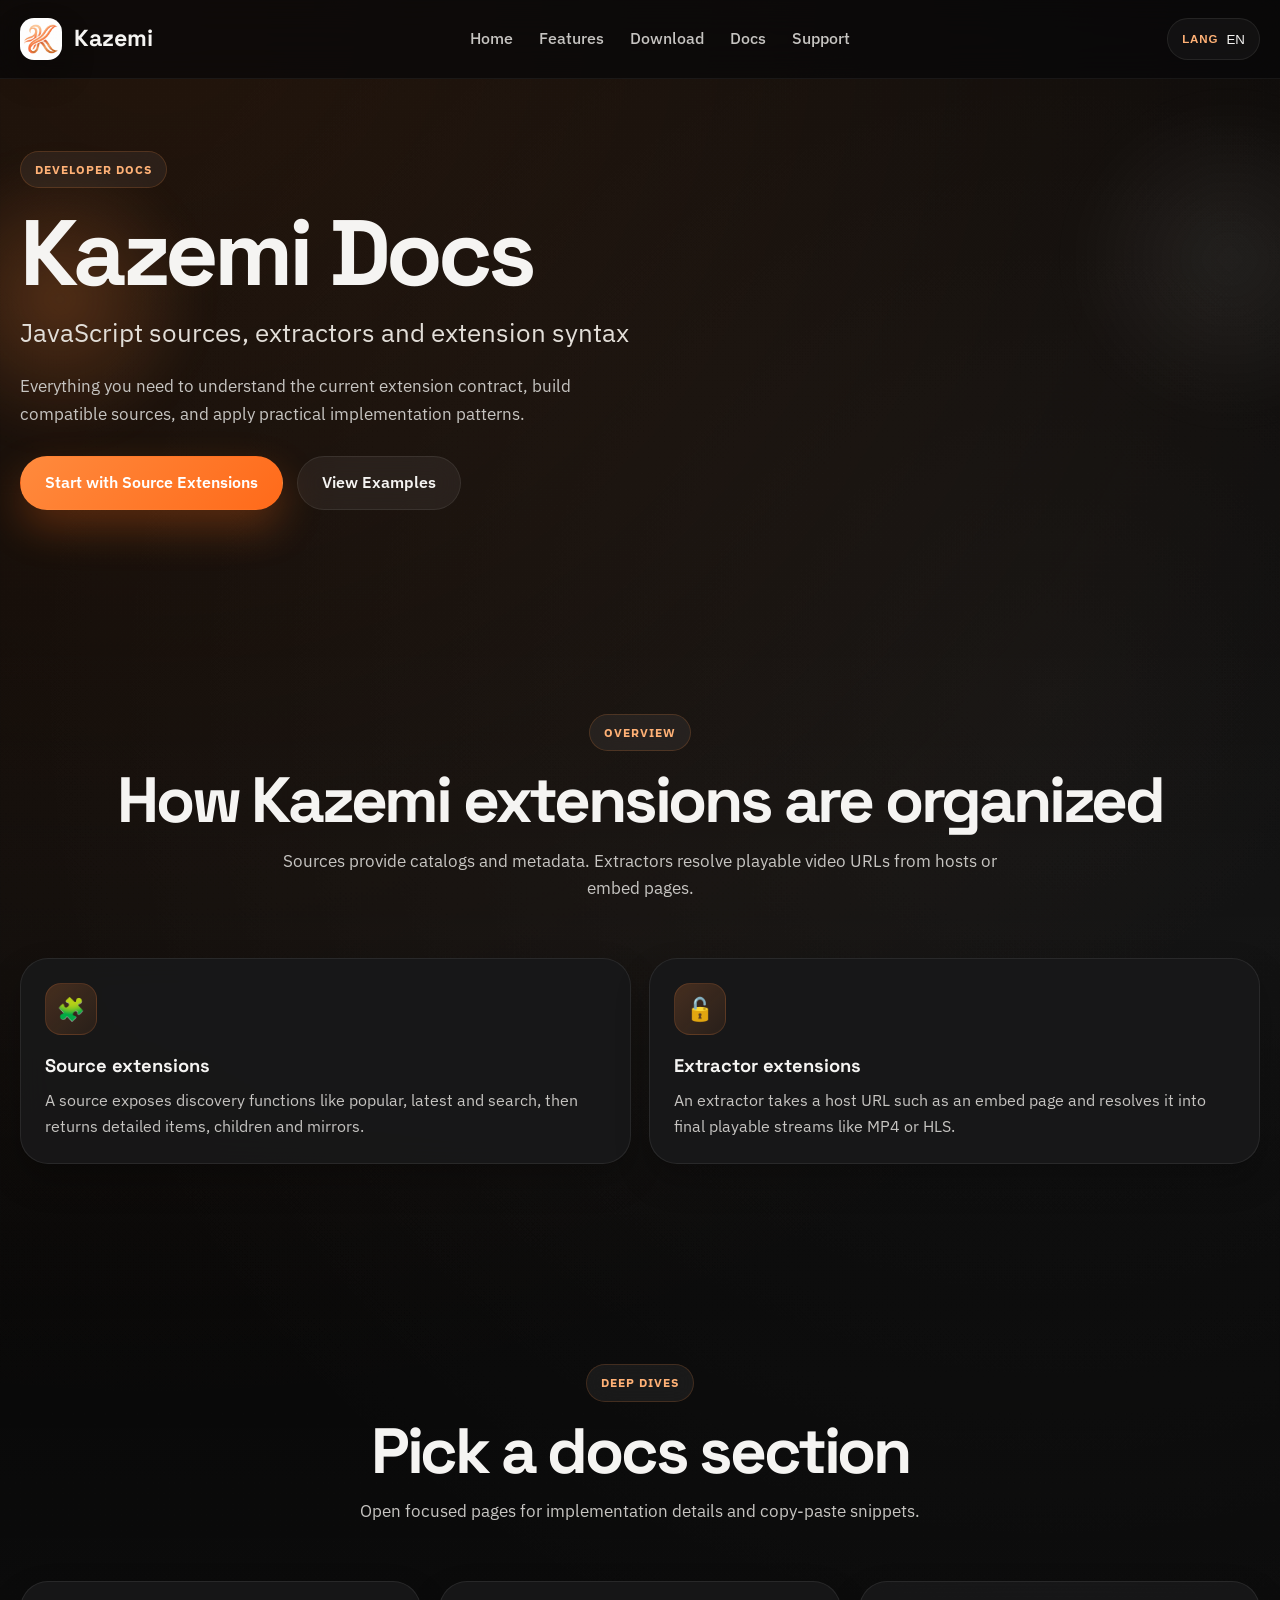
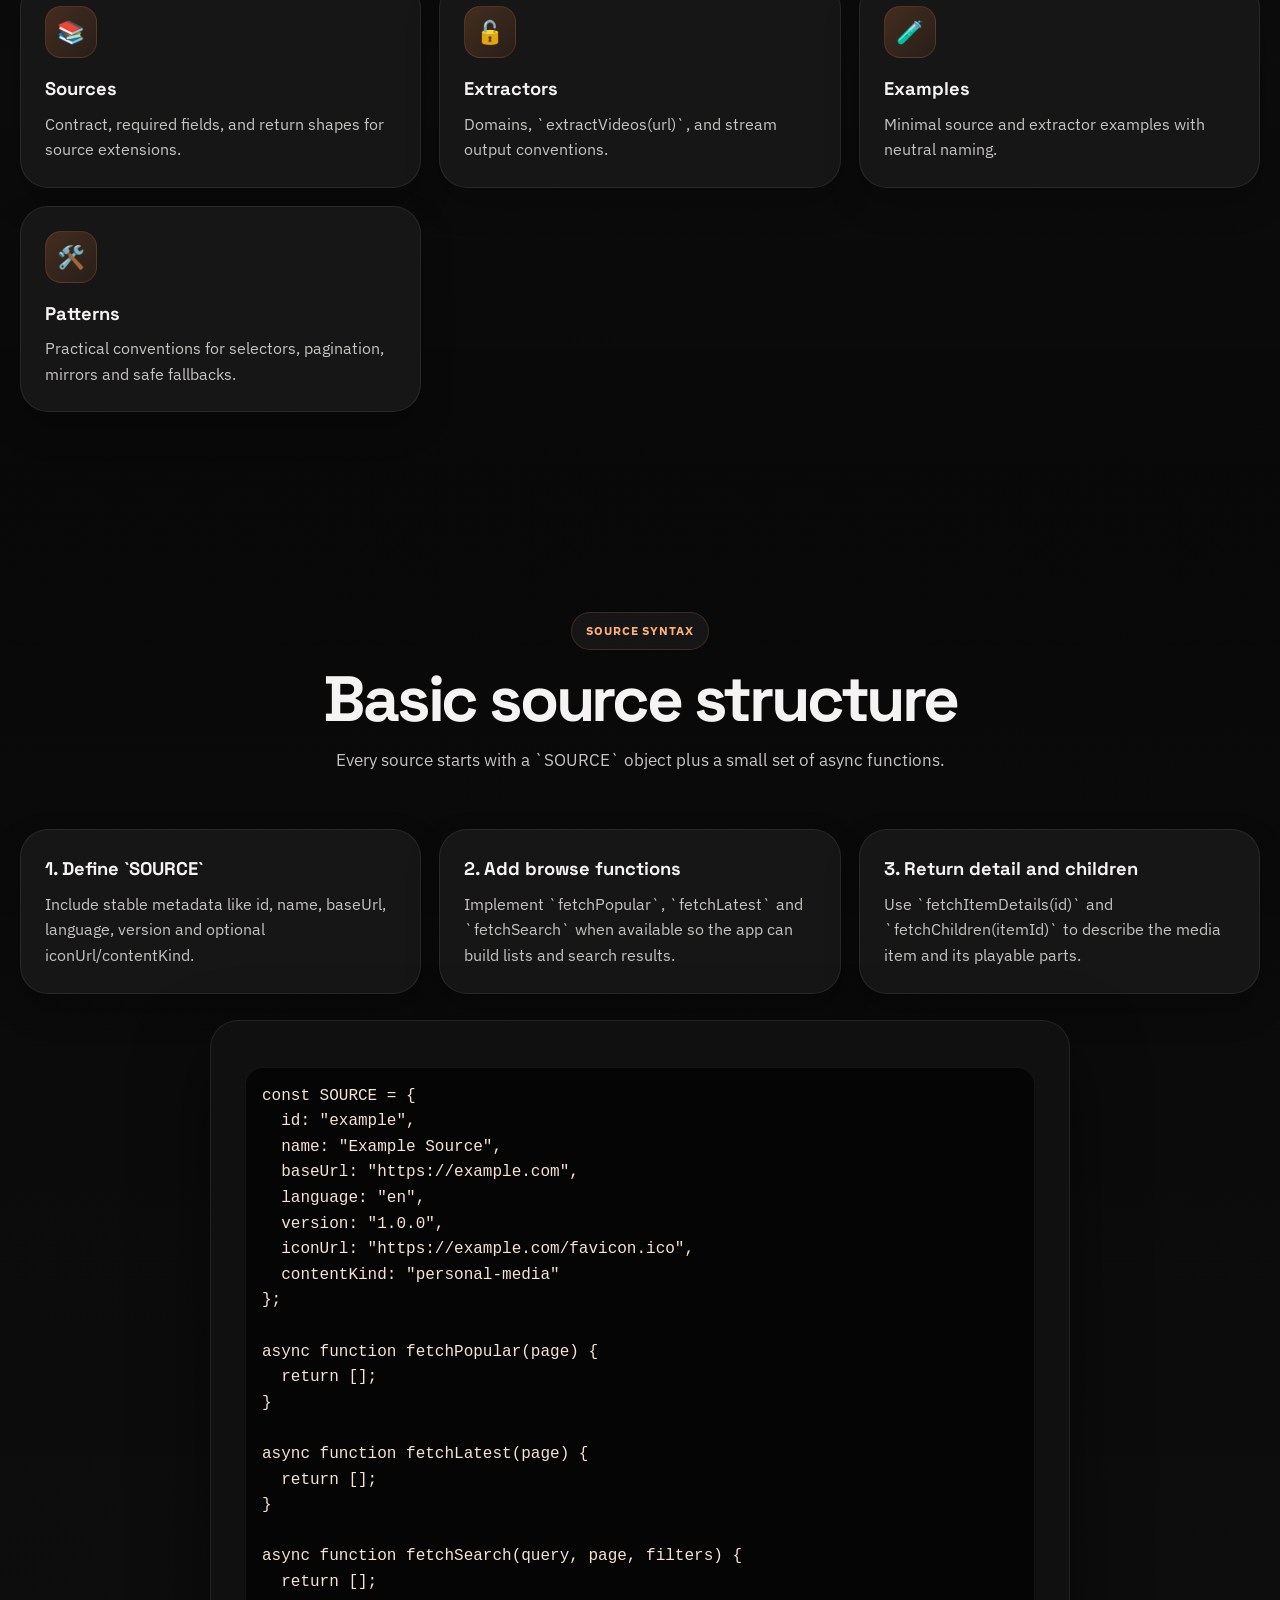
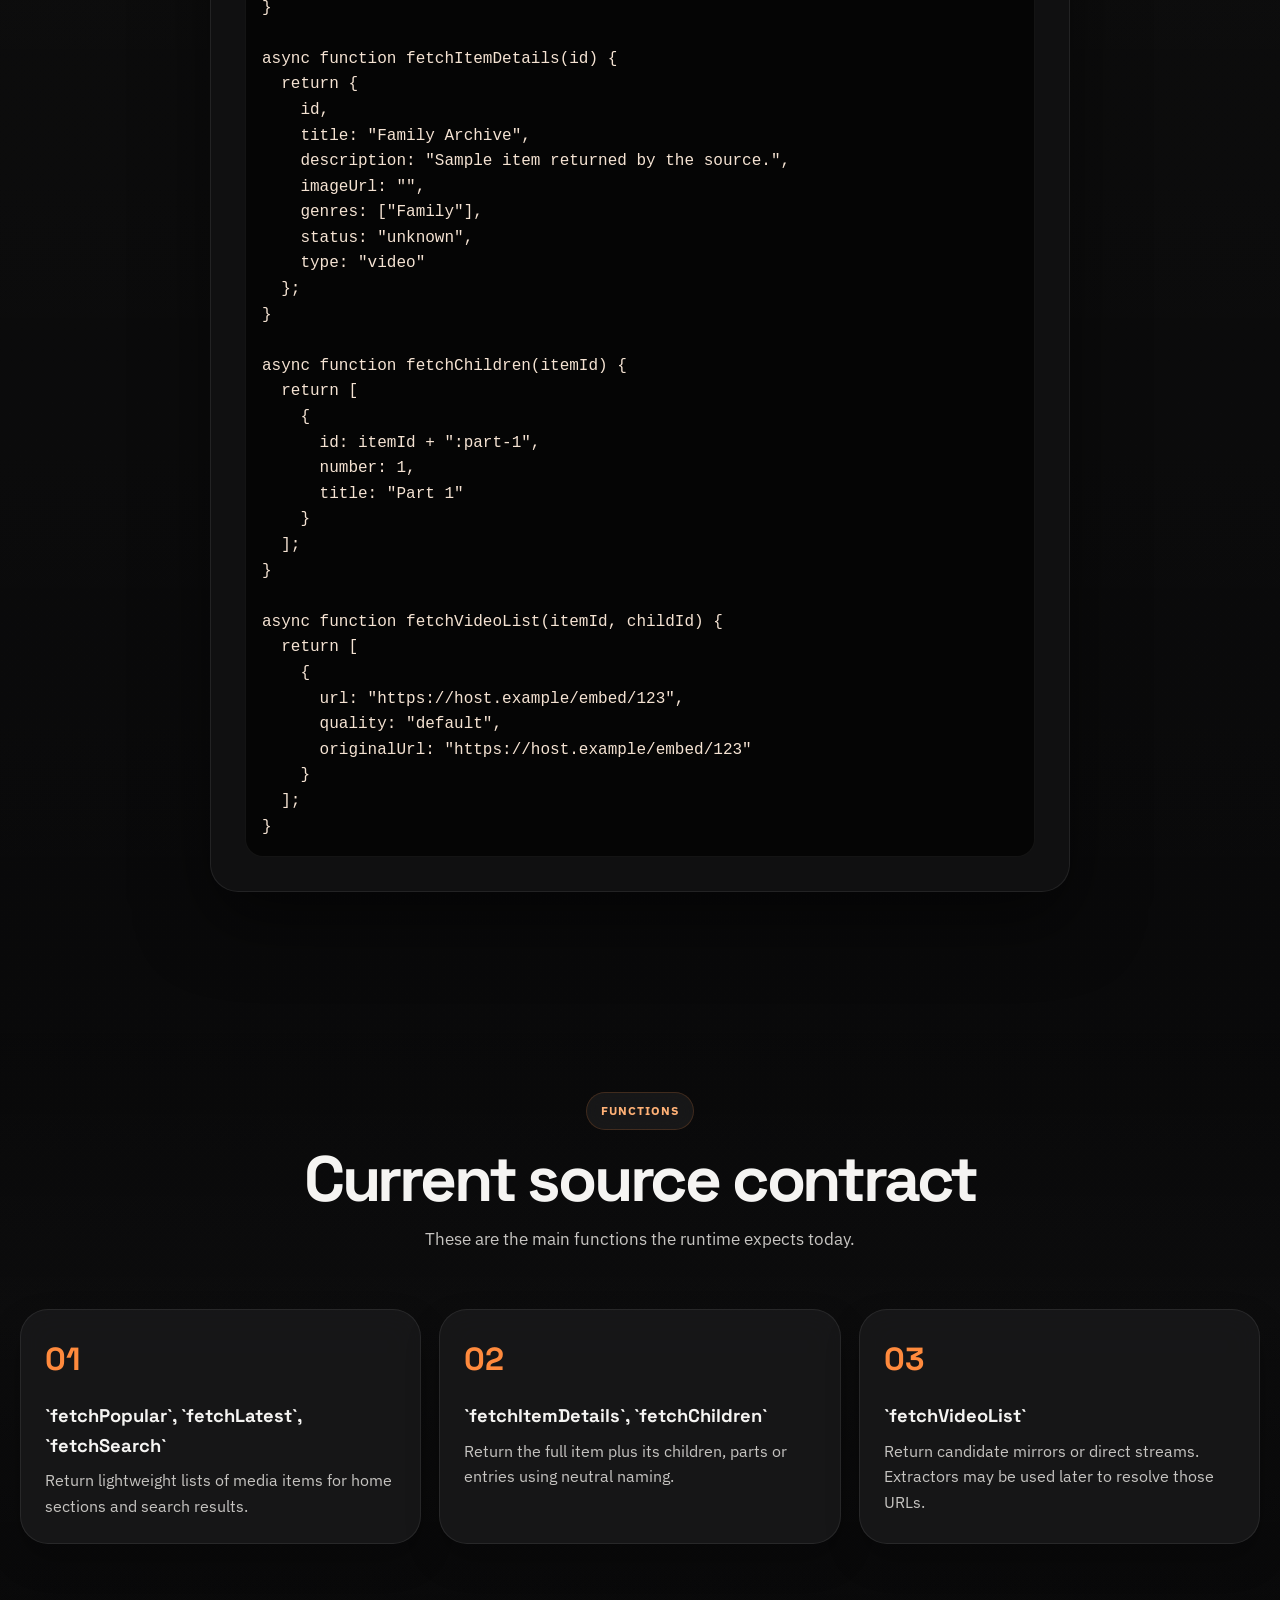
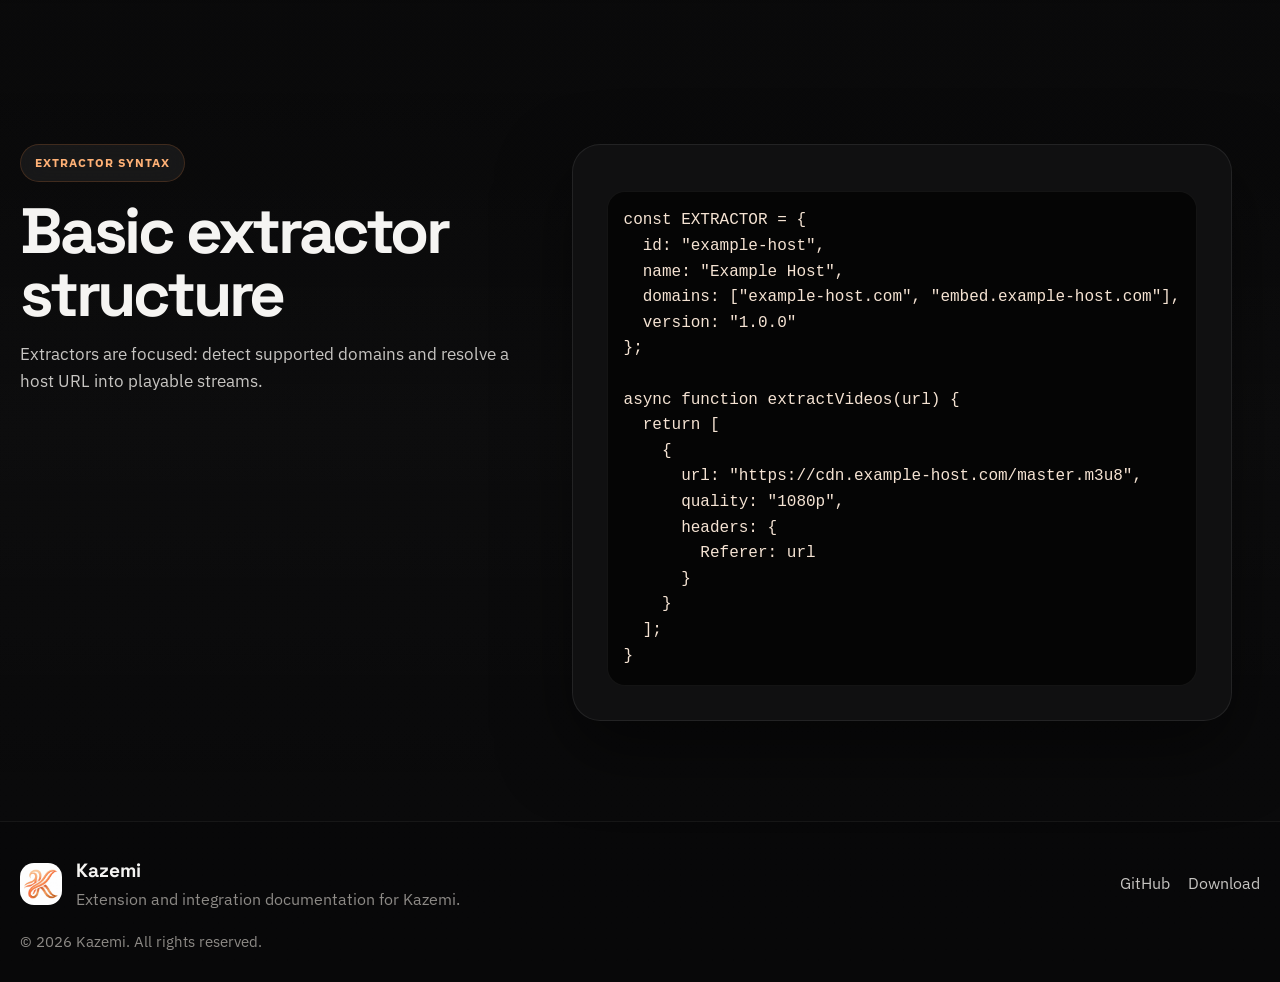
==== docs/index.html @ 76fd9b54 "first commit" ====
<!DOCTYPE html>
<html lang="en" data-base-path="..">
<head>
    <meta charset="UTF-8">
    <meta name="viewport" content="width=device-width, initial-scale=1.0">
    <meta name="description" content="Kazemi Docs - JavaScript sources, extractors, syntax, and extension examples.">
    <meta name="theme-color" content="#ff7a45">
    <title>Kazemi Docs</title>
    <link rel="icon" type="image/png" href="../Logo.png">
    <link rel="preconnect" href="https://fonts.googleapis.com">
    <link rel="preconnect" href="https://fonts.gstatic.com" crossorigin>
    <link href="https://fonts.googleapis.com/css2?family=Space+Grotesk:wght@400;500;700&family=IBM+Plex+Sans:wght@400;500;600&display=swap" rel="stylesheet">
    <link rel="stylesheet" href="../css/styles.css">
</head>
<body>
    <nav class="navbar">
        <div class="container nav-container">
            <a href="../index.html#home" class="logo">
                <img src="../Logo.png" alt="Kazemi" class="logo-icon">
                <span class="logo-text">Kazemi</span>
            </a>

            <ul class="nav-links">
                <li><a href="../index.html#home" data-i18n="nav.home">Home</a></li>
                <li><a href="../index.html#features" data-i18n="nav.features">Features</a></li>
                <li><a href="../index.html#download" data-i18n="nav.download">Download</a></li>
                <li><a href="./index.html" data-i18n="nav.docs">Docs</a></li>
                <li><a href="../index.html#support" data-i18n="nav.support">Support</a></li>
            </ul>

            <div class="nav-right">
                <div class="language-selector">
                    <button class="lang-btn" id="langToggle">
                        <span class="lang-icon">LANG</span>
                        <span class="lang-current">EN</span>
                    </button>
                    <div class="lang-dropdown" id="langDropdown">
                        <button data-lang="en">English</button>
                        <button data-lang="es">Español</button>
                        <button data-lang="zh">中文</button>
                    </div>
                </div>
            </div>

            <button class="mobile-menu-btn" id="mobileMenuBtn" aria-label="Toggle menu">
                <span></span>
                <span></span>
                <span></span>
            </button>
        </div>
    </nav>

    <main>
        <section class="hero">
            <div class="hero-orb hero-orb-left"></div>
            <div class="hero-orb hero-orb-right"></div>
            <div class="container">
                <div class="hero-copy" style="max-width: 860px;">
                    <span class="eyebrow" data-i18n="docsPage.kicker">Developer Docs</span>
                    <h1 class="hero-title" style="font-size: clamp(3.8rem, 8vw, 5.8rem);" data-i18n="docsPage.title">Kazemi Docs</h1>
                    <p class="hero-subtitle" data-i18n="docsPage.subtitle">JavaScript sources, extractors and extension syntax</p>
                    <p class="hero-description" data-i18n="docsPage.description">Everything you need to understand the current extension contract, build compatible sources, and apply practical implementation patterns.</p>
                    <div class="hero-actions">
                        <a href="#source-structure" class="btn btn-primary" data-i18n="docsPage.primaryCta">Start with Source Extensions</a>
                        <a href="./examples.html" class="btn btn-secondary" data-i18n="docsPage.secondaryCta">View Examples</a>
                    </div>
                </div>
            </div>
        </section>

        <section class="features">
            <div class="container">
                <div class="section-header">
                    <span class="eyebrow" data-i18n="docsPage.overview.kicker">Overview</span>
                    <h2 class="section-title" data-i18n="docsPage.overview.title">How Kazemi extensions are organized</h2>
                    <p class="section-subtitle" data-i18n="docsPage.overview.subtitle">Sources provide catalogs and metadata. Extractors resolve playable video URLs from hosts or embed pages.</p>
                </div>

                <div class="features-grid">
                    <article class="feature-card feature-card-wide">
                        <div class="feature-icon">🧩</div>
                        <h3 data-i18n="docsPage.overview.cards.sources.title">Source extensions</h3>
                        <p data-i18n="docsPage.overview.cards.sources.description">A source exposes discovery functions like popular, latest and search, then returns detailed items, children and mirrors.</p>
                    </article>
                    <article class="feature-card feature-card-wide">
                        <div class="feature-icon">🔓</div>
                        <h3 data-i18n="docsPage.overview.cards.extractors.title">Extractor extensions</h3>
                        <p data-i18n="docsPage.overview.cards.extractors.description">An extractor takes a host URL such as an embed page and resolves it into final playable streams like MP4 or HLS.</p>
                    </article>
                </div>
            </div>
        </section>

        <section class="guides">
            <div class="container">
                <div class="section-header">
                    <span class="eyebrow">Deep Dives</span>
                    <h2 class="section-title">Pick a docs section</h2>
                    <p class="section-subtitle">Open focused pages for implementation details and copy-paste snippets.</p>
                </div>
                <div class="guides-grid">
                    <a href="./sources.html" class="guide-card">
                        <div class="guide-icon">📚</div>
                        <h3>Sources</h3>
                        <p>Contract, required fields, and return shapes for source extensions.</p>
                    </a>
                    <a href="./extractors.html" class="guide-card">
                        <div class="guide-icon">🔓</div>
                        <h3>Extractors</h3>
                        <p>Domains, `extractVideos(url)`, and stream output conventions.</p>
                    </a>
                    <a href="./examples.html" class="guide-card">
                        <div class="guide-icon">🧪</div>
                        <h3>Examples</h3>
                        <p>Minimal source and extractor examples with neutral naming.</p>
                    </a>
                    <a href="./examples.html" class="guide-card">
                        <div class="guide-icon">🛠️</div>
                        <h3>Patterns</h3>
                        <p>Practical conventions for selectors, pagination, mirrors and safe fallbacks.</p>
                    </a>
                </div>
            </div>
        </section>

        <section id="source-structure" class="guides">
            <div class="container">
                <div class="section-header">
                    <span class="eyebrow" data-i18n="docsPage.source.kicker">Source Syntax</span>
                    <h2 class="section-title" data-i18n="docsPage.source.title">Basic source structure</h2>
                    <p class="section-subtitle" data-i18n="docsPage.source.subtitle">Every source starts with a `SOURCE` object plus a small set of async functions.</p>
                </div>

                <div class="story-points">
                    <article class="story-card">
                        <h3 data-i18n="docsPage.source.cards.meta.title">1. Define `SOURCE`</h3>
                        <p data-i18n="docsPage.source.cards.meta.description">Include stable metadata like id, name, baseUrl, language, version and optional iconUrl/contentKind.</p>
                    </article>
                    <article class="story-card">
                        <h3 data-i18n="docsPage.source.cards.browse.title">2. Add browse functions</h3>
                        <p data-i18n="docsPage.source.cards.browse.description">Implement `fetchPopular`, `fetchLatest` and `fetchSearch` when available so the app can build lists and search results.</p>
                    </article>
                    <article class="story-card">
                        <h3 data-i18n="docsPage.source.cards.detail.title">3. Return detail and children</h3>
                        <p data-i18n="docsPage.source.cards.detail.description">Use `fetchItemDetails(id)` and `fetchChildren(itemId)` to describe the media item and its playable parts.</p>
                    </article>
                </div>

                <div class="modal-content" style="margin-top: 26px;">
                    <div class="modal-body">
<pre><code>const SOURCE = {
  id: "example",
  name: "Example Source",
  baseUrl: "https://example.com",
  language: "en",
  version: "1.0.0",
  iconUrl: "https://example.com/favicon.ico",
  contentKind: "personal-media"
};

async function fetchPopular(page) {
  return [];
}

async function fetchLatest(page) {
  return [];
}

async function fetchSearch(query, page, filters) {
  return [];
}

async function fetchItemDetails(id) {
  return {
    id,
    title: "Family Archive",
    description: "Sample item returned by the source.",
    imageUrl: "",
    genres: ["Family"],
    status: "unknown",
    type: "video"
  };
}

async function fetchChildren(itemId) {
  return [
    {
      id: itemId + ":part-1",
      number: 1,
      title: "Part 1"
    }
  ];
}

async function fetchVideoList(itemId, childId) {
  return [
    {
      url: "https://host.example/embed/123",
      quality: "default",
      originalUrl: "https://host.example/embed/123"
    }
  ];
}</code></pre>
                    </div>
                </div>
            </div>
        </section>

        <section class="workflow">
            <div class="container">
                <div class="section-header">
                    <span class="eyebrow" data-i18n="docsPage.functions.kicker">Functions</span>
                    <h2 class="section-title" data-i18n="docsPage.functions.title">Current source contract</h2>
                    <p class="section-subtitle" data-i18n="docsPage.functions.subtitle">These are the main functions the runtime expects today.</p>
                </div>

                <div class="workflow-grid">
                    <article class="workflow-card">
                        <span class="workflow-step">01</span>
                        <h3>`fetchPopular`, `fetchLatest`, `fetchSearch`</h3>
                        <p data-i18n="docsPage.functions.cards.discovery">Return lightweight lists of media items for home sections and search results.</p>
                    </article>
                    <article class="workflow-card">
                        <span class="workflow-step">02</span>
                        <h3>`fetchItemDetails`, `fetchChildren`</h3>
                        <p data-i18n="docsPage.functions.cards.detail">Return the full item plus its children, parts or entries using neutral naming.</p>
                    </article>
                    <article class="workflow-card">
                        <span class="workflow-step">03</span>
                        <h3>`fetchVideoList`</h3>
                        <p data-i18n="docsPage.functions.cards.video">Return candidate mirrors or direct streams. Extractors may be used later to resolve those URLs.</p>
                    </article>
                </div>
            </div>
        </section>

        <section class="download">
            <div class="container download-shell">
                <div class="download-copy">
                    <span class="eyebrow" data-i18n="docsPage.extractors.kicker">Extractor Syntax</span>
                    <h2 class="section-title section-title-left" data-i18n="docsPage.extractors.title">Basic extractor structure</h2>
                    <p class="section-subtitle section-subtitle-left" data-i18n="docsPage.extractors.subtitle">Extractors are focused: detect supported domains and resolve a host URL into playable streams.</p>
                </div>

                <div class="modal-content">
                    <div class="modal-body">
<pre><code>const EXTRACTOR = {
  id: "example-host",
  name: "Example Host",
  domains: ["example-host.com", "embed.example-host.com"],
  version: "1.0.0"
};

async function extractVideos(url) {
  return [
    {
      url: "https://cdn.example-host.com/master.m3u8",
      quality: "1080p",
      headers: {
        Referer: url
      }
    }
  ];
}</code></pre>
                    </div>
                </div>
            </div>
        </section>

    </main>

    <footer class="footer">
        <div class="container footer-shell">
            <div class="footer-brand">
                <img src="../Logo.png" alt="Kazemi" class="footer-logo">
                <div>
                    <span class="footer-text">Kazemi</span>
                    <p class="footer-tagline" data-i18n="docsPage.footerTagline">Extension and integration documentation for Kazemi.</p>
                </div>
            </div>

            <div class="footer-links">
                <a href="https://github.com/kazemiapp/Kazemi" target="_blank" data-i18n="footer.links.github">GitHub</a>
                <a href="../index.html#download" data-i18n="nav.download">Download</a>
            </div>
        </div>
        <div class="container">
            <p class="footer-copyright" data-i18n="footer.copyright">© 2026 Kazemi. All rights reserved.</p>
        </div>
    </footer>

    <script src="../js/app.js"></script>
</body>
</html>
---- css/styles.css ----
:root {
    --bg: #050505;
    --bg-elevated: #0b0b0c;
    --surface: rgba(24, 24, 26, 0.92);
    --surface-strong: rgba(31, 31, 34, 0.96);
    --surface-soft: rgba(255, 255, 255, 0.04);
    --surface-glass: rgba(255, 255, 255, 0.06);
    --ink: #f5f4f2;
    --ink-soft: #c6c4c1;
    --ink-muted: #8d8a86;
    --line: rgba(255, 255, 255, 0.08);
    --line-strong: rgba(255, 255, 255, 0.14);
    --brand: #ff8a3d;
    --brand-strong: #ff6a1a;
    --brand-soft: rgba(255, 138, 61, 0.14);
    --shadow: 0 28px 70px rgba(0, 0, 0, 0.5);
    --shadow-soft: 0 16px 34px rgba(0, 0, 0, 0.24);
    --radius-sm: 12px;
    --radius-md: 22px;
    --radius-lg: 34px;
    --radius-xl: 46px;
    --container: 1240px;
    --transition: 220ms ease;
}

* {
    box-sizing: border-box;
    margin: 0;
    padding: 0;
}

html {
    scroll-behavior: smooth;
}

body {
    font-family: "IBM Plex Sans", "Segoe UI", sans-serif;
    color: var(--ink);
    background:
        radial-gradient(circle at 12% 0%, rgba(255, 138, 61, 0.12), transparent 24%),
        radial-gradient(circle at 82% 12%, rgba(255, 255, 255, 0.05), transparent 20%),
        linear-gradient(180deg, #050505 0%, #080808 24%, #0a0a0b 100%);
    line-height: 1.6;
    overflow-x: hidden;
}

a {
    color: inherit;
    text-decoration: none;
}

img {
    display: block;
    max-width: 100%;
}

.container {
    width: min(var(--container), calc(100% - 40px));
    margin: 0 auto;
}

.eyebrow {
    display: inline-flex;
    align-items: center;
    gap: 8px;
    padding: 8px 14px;
    border-radius: 999px;
    background: var(--surface-glass);
    border: 1px solid rgba(255, 138, 61, 0.18);
    color: #ffb176;
    font-size: 0.76rem;
    font-weight: 700;
    letter-spacing: 0.08em;
    text-transform: uppercase;
    backdrop-filter: blur(12px);
}

.section-header {
    text-align: center;
    margin-bottom: 56px;
}

.section-title,
.hero-title {
    font-family: "Space Grotesk", sans-serif;
    letter-spacing: -0.05em;
    line-height: 0.98;
}

.section-title {
    font-size: clamp(2.5rem, 5vw, 4.3rem);
    margin-top: 18px;
}

.section-title-left,
.section-subtitle-left {
    text-align: left;
}

.section-subtitle {
    width: min(720px, 100%);
    margin: 16px auto 0;
    color: var(--ink-soft);
    font-size: 1.05rem;
}

.section-subtitle-left {
    margin-inline: 0;
}

.btn {
    display: inline-flex;
    align-items: center;
    justify-content: center;
    gap: 10px;
    min-height: 54px;
    padding: 0 24px;
    border-radius: 999px;
    font-weight: 600;
    border: 1px solid transparent;
    cursor: pointer;
    transition: transform var(--transition), box-shadow var(--transition), background var(--transition), border-color var(--transition);
}

.btn:hover {
    transform: translateY(-1px);
}

.btn-primary {
    color: #fff;
    background: linear-gradient(135deg, var(--brand) 0%, var(--brand-strong) 100%);
    box-shadow: 0 18px 40px rgba(255, 106, 26, 0.28);
}

.btn-secondary {
    color: var(--ink);
    background: rgba(255, 255, 255, 0.06);
    border-color: var(--line);
    backdrop-filter: blur(14px);
}

.navbar {
    position: sticky;
    top: 0;
    z-index: 1000;
    backdrop-filter: blur(18px);
    background: rgba(8, 8, 9, 0.72);
    border-bottom: 1px solid rgba(255, 255, 255, 0.06);
}

.nav-container {
    display: flex;
    align-items: center;
    justify-content: space-between;
    min-height: 78px;
    gap: 18px;
}

.logo {
    display: inline-flex;
    align-items: center;
    gap: 12px;
}

.logo-icon {
    width: 42px;
    height: 42px;
    border-radius: 14px;
    box-shadow: var(--shadow-soft);
}

.logo-text {
    font-family: "Space Grotesk", sans-serif;
    font-size: 1.45rem;
    font-weight: 700;
}

.nav-links {
    display: flex;
    align-items: center;
    gap: 26px;
    list-style: none;
}

.nav-links a {
    color: var(--ink-soft);
    font-weight: 500;
}

.nav-links a:hover {
    color: var(--ink);
}

.nav-right {
    display: flex;
    align-items: center;
}

.language-selector {
    position: relative;
}

.lang-btn {
    display: inline-flex;
    align-items: center;
    gap: 8px;
    min-height: 42px;
    padding: 0 14px;
    border-radius: 999px;
    border: 1px solid var(--line);
    background: rgba(255, 255, 255, 0.04);
    color: var(--ink);
    cursor: pointer;
}

.lang-icon {
    font-size: 0.72rem;
    letter-spacing: 0.08em;
    font-weight: 700;
    color: #ffb176;
}

.lang-dropdown {
    display: none;
    position: absolute;
    right: 0;
    top: calc(100% + 10px);
    min-width: 150px;
    padding: 8px;
    border-radius: 16px;
    background: var(--surface-strong);
    border: 1px solid var(--line);
    box-shadow: var(--shadow-soft);
}

.lang-dropdown.active {
    display: grid;
    gap: 4px;
}

.lang-dropdown button {
    border: 0;
    background: transparent;
    padding: 10px 12px;
    border-radius: 10px;
    text-align: left;
    cursor: pointer;
    color: var(--ink-soft);
}

.lang-dropdown button:hover {
    background: rgba(255, 255, 255, 0.06);
    color: var(--ink);
}

.mobile-menu-btn {
    display: none;
    flex-direction: column;
    gap: 5px;
    border: 0;
    background: transparent;
    padding: 8px;
}

.mobile-menu-btn span {
    width: 24px;
    height: 2px;
    background: var(--ink);
}

.hero {
    position: relative;
    padding: 72px 0 104px;
}

.hero-orb {
    position: absolute;
    border-radius: 999px;
    filter: blur(16px);
    pointer-events: none;
}

.hero-orb-left {
    top: 80px;
    left: -80px;
    width: 280px;
    height: 280px;
    background: radial-gradient(circle, rgba(255, 138, 61, 0.24), transparent 72%);
}

.hero-orb-right {
    top: 10px;
    right: -120px;
    width: 340px;
    height: 340px;
    background: radial-gradient(circle, rgba(255, 255, 255, 0.07), transparent 70%);
}

.hero-shell {
    display: grid;
    grid-template-columns: minmax(0, 0.95fr) minmax(0, 1.05fr);
    align-items: center;
    gap: 48px;
}

.hero-copy {
    position: relative;
    z-index: 1;
}

.hero-title {
    font-size: clamp(4.2rem, 10vw, 7.2rem);
    margin-top: 20px;
}

.hero-subtitle {
    margin-top: 14px;
    font-size: clamp(1.2rem, 2vw, 1.72rem);
    color: #e2ded8;
}

.hero-description {
    margin-top: 18px;
    max-width: 640px;
    color: var(--ink-soft);
    font-size: 1.08rem;
}

.hero-actions {
    display: flex;
    flex-wrap: wrap;
    gap: 14px;
    margin-top: 28px;
}

.hero-meta {
    display: flex;
    flex-wrap: wrap;
    gap: 10px;
    margin-top: 20px;
}

.meta-pill,
.chip {
    display: inline-flex;
    align-items: center;
    min-height: 38px;
    padding: 0 14px;
    border-radius: 999px;
    background: rgba(255, 255, 255, 0.05);
    border: 1px solid var(--line);
    color: var(--ink-soft);
    font-size: 0.9rem;
    backdrop-filter: blur(14px);
}

.chip-accent {
    background: var(--brand-soft);
    border-color: rgba(255, 138, 61, 0.22);
    color: #ffb176;
}

.hero-note {
    margin-top: 18px;
    color: var(--ink-muted);
    max-width: 620px;
    font-size: 0.95rem;
}

.hero-visual {
    position: relative;
}

.device-stack {
    position: relative;
    min-height: 780px;
}

.desktop-shot {
    position: absolute;
    inset: 0 0 90px 40px;
    padding: 0;
    border-radius: 32px;
    background: linear-gradient(180deg, #202033 0%, #17171c 100%);
    border: 1px solid rgba(255, 255, 255, 0.08);
    box-shadow: var(--shadow);
    overflow: hidden;
}

.desktop-bar {
    display: flex;
    align-items: center;
    gap: 14px;
    height: 58px;
    padding: 0 20px;
    background: linear-gradient(180deg, rgba(34, 34, 52, 0.98), rgba(23, 23, 28, 0.98));
    border-bottom: 1px solid rgba(255, 255, 255, 0.05);
}

.desktop-bar strong {
    color: rgba(255, 255, 255, 0.72);
    font-family: "Space Grotesk", sans-serif;
    font-size: 1.15rem;
}

.desktop-lights {
    display: flex;
    gap: 8px;
}

.desktop-lights span {
    width: 13px;
    height: 13px;
    border-radius: 50%;
}

.desktop-lights span:nth-child(1) {
    background: #ff5f57;
}

.desktop-lights span:nth-child(2) {
    background: #febc2e;
}

.desktop-lights span:nth-child(3) {
    background: #28c840;
}

.desktop-body {
    position: relative;
    min-height: calc(100% - 58px);
    padding: 30px 28px 34px;
    background: #1b1b1c;
}

.desktop-tabs {
    display: inline-flex;
    align-items: center;
    gap: 8px;
    padding: 6px;
    border-radius: 999px;
    background: rgba(255, 255, 255, 0.04);
    border: 1px solid rgba(255, 255, 255, 0.07);
}

.desktop-pill {
    min-height: 44px;
    padding: 0 20px;
    display: inline-flex;
    align-items: center;
    justify-content: center;
    border-radius: 999px;
    color: rgba(255, 255, 255, 0.78);
    font-weight: 600;
}

.desktop-pill.active {
    background: rgba(255, 138, 61, 0.16);
    color: var(--brand);
}

.desktop-actions {
    position: absolute;
    top: 28px;
    right: 24px;
    display: flex;
    gap: 12px;
}

.circle-btn {
    width: 54px;
    height: 54px;
    display: grid;
    place-items: center;
    border-radius: 50%;
    background: rgba(255, 255, 255, 0.04);
    border: 1px solid rgba(255, 255, 255, 0.08);
    color: rgba(255, 255, 255, 0.9);
    font-size: 1.4rem;
}

.desktop-heading {
    margin-top: 48px;
    font-family: "Space Grotesk", sans-serif;
    font-size: clamp(2.2rem, 4vw, 3.5rem);
    font-weight: 700;
    letter-spacing: -0.04em;
}

.desktop-empty {
    margin-top: 26px;
    padding: 70px 34px;
    border-top: 1px solid rgba(255, 255, 255, 0.08);
    border-bottom: 1px solid rgba(255, 255, 255, 0.08);
    display: grid;
    place-items: center;
    text-align: center;
    gap: 12px;
    color: var(--ink-soft);
}

.empty-icon {
    font-size: 3rem;
    color: rgba(255, 255, 255, 0.42);
}

.desktop-empty h3 {
    font-family: "Space Grotesk", sans-serif;
    font-size: 1.8rem;
    color: var(--ink);
}

.phone-shot {
    position: absolute;
    right: 0;
    bottom: 0;
    width: min(320px, 48%);
    height: 660px;
    border-radius: 42px;
    padding: 20px 16px 18px;
    background: linear-gradient(180deg, #020202 0%, #0b0b0b 100%);
    border: 1px solid rgba(255, 255, 255, 0.08);
    box-shadow: 0 26px 60px rgba(0, 0, 0, 0.5);
    overflow: hidden;
}

.phone-shot::before {
    content: "";
    position: absolute;
    top: 8px;
    left: 50%;
    transform: translateX(-50%);
    width: 110px;
    height: 24px;
    border-radius: 999px;
    background: #0c0c0c;
    border: 1px solid rgba(255, 255, 255, 0.04);
}

.phone-status {
    display: flex;
    justify-content: space-between;
    align-items: center;
    padding: 18px 8px 8px;
    color: rgba(255, 255, 255, 0.92);
    font-weight: 600;
}

.phone-scroll {
    position: relative;
    height: calc(100% - 96px);
    padding: 18px 4px 120px;
}

.phone-top-action {
    position: absolute;
    top: 6px;
    right: 0;
    width: 62px;
    height: 62px;
    display: grid;
    place-items: center;
    border-radius: 50%;
    background: rgba(255, 255, 255, 0.08);
    border: 1px solid rgba(255, 255, 255, 0.08);
    font-size: 1.8rem;
}

.phone-scroll h3 {
    margin-top: 58px;
    font-family: "Space Grotesk", sans-serif;
    font-size: 3.2rem;
    letter-spacing: -0.05em;
}

.phone-search {
    margin-top: 20px;
    min-height: 60px;
    padding: 0 26px;
    display: flex;
    align-items: center;
    border-radius: 999px;
    background: #1c1c1f;
    color: #8d8d94;
    font-size: 1.12rem;
}

.phone-search::before {
    content: "⌕";
    margin-right: 14px;
    font-size: 1.4rem;
    color: rgba(255, 255, 255, 0.9);
}

.phone-filters {
    display: flex;
    gap: 12px;
    margin-top: 18px;
    overflow: hidden;
}

.filter-chip {
    min-height: 44px;
    padding: 0 18px;
    display: inline-flex;
    align-items: center;
    justify-content: center;
    border-radius: 999px;
    background: #151517;
    color: rgba(255, 255, 255, 0.9);
    font-weight: 600;
}

.filter-chip.active {
    background: var(--brand);
    color: white;
}

.phone-list {
    display: grid;
    gap: 18px;
    margin-top: 22px;
}

.phone-card {
    display: grid;
    grid-template-columns: 104px 1fr;
    gap: 18px;
    padding: 18px;
    border-radius: 28px;
    background: #0d0d0e;
    border: 1px solid rgba(255, 255, 255, 0.04);
}

.phone-card::after {
    content: "›";
    position: absolute;
    opacity: 0;
}

.poster {
    border-radius: 22px;
    min-height: 154px;
    background-size: cover;
    background-position: center;
}

.poster-one {
    background: linear-gradient(145deg, #efd4cc 0%, #f5f4d8 42%, #b67cb0 100%);
}

.poster-two {
    background: linear-gradient(145deg, #f1dfc8 0%, #fff7e8 48%, #7f8fd8 100%);
}

.poster-three {
    background: linear-gradient(145deg, #e8e9dc 0%, #d8d8d8 46%, #767f97 100%);
}

.phone-copy {
    display: flex;
    flex-direction: column;
    justify-content: center;
}

.phone-copy h4 {
    font-family: "Space Grotesk", sans-serif;
    font-size: 1.05rem;
    line-height: 1.12;
}

.phone-copy p {
    margin-top: 10px;
    color: #8f8f95;
    font-size: 0.98rem;
}

.phone-copy span {
    margin-top: 8px;
    color: #73737a;
    font-size: 0.96rem;
}

.phone-tabbar {
    position: absolute;
    left: 12px;
    right: 12px;
    bottom: 12px;
    min-height: 84px;
    padding: 12px 16px;
    display: grid;
    grid-template-columns: repeat(5, 1fr);
    align-items: center;
    gap: 10px;
    border-radius: 999px;
    background: rgba(34, 34, 36, 0.84);
    backdrop-filter: blur(22px);
    border: 1px solid rgba(255, 255, 255, 0.08);
    box-shadow: 0 18px 40px rgba(0, 0, 0, 0.35);
}

.tab-item {
    color: rgba(255, 255, 255, 0.88);
    text-align: center;
    font-size: 0.76rem;
    line-height: 1.2;
}

.tab-item.active {
    color: var(--brand);
    font-weight: 700;
}

.story,
.features,
.workflow,
.download,
.guides,
.support {
    position: relative;
    padding: 100px 0;
}

.story::before,
.features::before,
.workflow::before,
.download::before,
.guides::before,
.support::before {
    content: "";
    position: absolute;
    inset: 0;
    pointer-events: none;
    background: linear-gradient(180deg, transparent, rgba(255, 255, 255, 0.015), transparent);
}

.story-grid {
    display: grid;
    grid-template-columns: 0.95fr 1.05fr;
    gap: 30px;
    align-items: start;
}

.story-points,
.workflow-grid,
.support-tiers,
.features-grid,
.guides-grid {
    display: grid;
    gap: 18px;
}

.story-points {
    grid-template-columns: repeat(3, 1fr);
}

.story-card,
.workflow-card,
.feature-card,
.guide-card,
.download-card,
.tier-card {
    background: var(--surface);
    border: 1px solid var(--line);
    border-radius: 28px;
    box-shadow: var(--shadow-soft);
    backdrop-filter: blur(16px);
}

.story-card,
.workflow-card,
.download-card,
.tier-card,
.guide-card,
.feature-card {
    padding: 24px;
}

.story-card h3,
.workflow-card h3,
.feature-card h3,
.guide-card h3,
.download-card h3 {
    font-family: "Space Grotesk", sans-serif;
    font-size: 1.15rem;
}

.download-card .btn {
    margin-top: 18px;
}

.story-card p,
.workflow-card p,
.feature-card p,
.guide-card p,
.download-card p,
.support-description,
.tier-card p {
    margin-top: 8px;
    color: var(--ink-soft);
}

.features-grid {
    grid-template-columns: repeat(4, 1fr);
}

.feature-card-wide {
    grid-column: span 2;
}

.feature-icon,
.guide-icon,
.download-icon {
    width: 52px;
    height: 52px;
    display: grid;
    place-items: center;
    font-size: 1.4rem;
    border-radius: 16px;
    background: linear-gradient(135deg, rgba(255, 138, 61, 0.2), rgba(255, 138, 61, 0.08));
    border: 1px solid rgba(255, 138, 61, 0.16);
    margin-bottom: 16px;
}

.workflow-grid {
    grid-template-columns: repeat(3, 1fr);
}

.workflow-step {
    display: inline-block;
    margin-bottom: 16px;
    color: var(--brand);
    font-family: "Space Grotesk", sans-serif;
    font-size: 2rem;
    font-weight: 700;
}

.download-shell,
.support-shell {
    display: grid;
    grid-template-columns: 0.95fr 1.05fr;
    gap: 28px;
    align-items: start;
}

.download-stack,
.support-tiers {
    grid-template-columns: repeat(2, 1fr);
}

.featured-card,
.tier-card.featured {
    background: linear-gradient(180deg, rgba(36, 22, 13, 0.92), rgba(27, 18, 12, 0.92));
    border-color: rgba(255, 138, 61, 0.22);
}

.requirements {
    margin-top: 28px;
}

.requirements h3 {
    font-family: "Space Grotesk", sans-serif;
    font-size: 1.1rem;
}

.requirements-list {
    margin-top: 12px;
    padding-left: 18px;
    color: var(--ink-soft);
}

.tier-amount {
    font-family: "Space Grotesk", sans-serif;
    font-size: 1.45rem;
    color: var(--brand);
    letter-spacing: -0.03em;
}

.guides-grid {
    grid-template-columns: repeat(3, 1fr);
}

.guide-card {
    transition: transform var(--transition), box-shadow var(--transition), border-color var(--transition), background var(--transition);
}

.guide-card:hover,
.feature-card:hover,
.workflow-card:hover,
.story-card:hover,
.download-card:hover,
.tier-card:hover {
    transform: translateY(-3px);
    box-shadow: var(--shadow);
    border-color: var(--line-strong);
    background: rgba(30, 30, 33, 0.98);
}

.modal {
    display: none;
    position: fixed;
    inset: 0;
    padding: 28px 16px;
    background: rgba(3, 3, 4, 0.82);
    z-index: 2000;
    overflow-y: auto;
    backdrop-filter: blur(10px);
}

.modal.active {
    display: block;
}

.modal-content {
    position: relative;
    width: min(860px, 100%);
    margin: 0 auto;
    padding: 34px;
    border-radius: 28px;
    background: #101011;
    border: 1px solid var(--line);
    box-shadow: var(--shadow);
}

.modal-close {
    position: absolute;
    top: 14px;
    right: 14px;
    width: 38px;
    height: 38px;
    border-radius: 999px;
    border: 1px solid var(--line);
    background: rgba(255, 255, 255, 0.05);
    color: var(--ink);
    font-size: 1.3rem;
    cursor: pointer;
}

.modal-body h2,
.modal-body h3 {
    font-family: "Space Grotesk", sans-serif;
}

.modal-body h2 {
    margin-bottom: 18px;
}

.modal-body h3 {
    margin: 22px 0 12px;
}

.modal-body p,
.modal-body li {
    color: var(--ink-soft);
}

.modal-body ul,
.modal-body ol {
    padding-left: 22px;
}

.modal-body pre {
    padding: 16px;
    margin-top: 12px;
    border-radius: 18px;
    background: #050505;
    color: #f5e3d3;
    border: 1px solid rgba(255, 255, 255, 0.06);
    overflow: auto;
}

.modal-body code {
    font-family: ui-monospace, SFMono-Regular, Menlo, monospace;
}

.modal-body .step {
    margin-top: 14px;
    padding: 18px;
    border-radius: 18px;
    background: rgba(255, 255, 255, 0.04);
    border: 1px solid rgba(255, 255, 255, 0.06);
}

.footer {
    padding: 34px 0 28px;
    border-top: 1px solid rgba(255, 255, 255, 0.06);
    background: rgba(0, 0, 0, 0.22);
}

.footer-shell {
    display: flex;
    align-items: center;
    justify-content: space-between;
    gap: 18px;
}

.footer-brand {
    display: flex;
    align-items: center;
    gap: 14px;
}

.footer-logo {
    width: 42px;
    height: 42px;
    border-radius: 14px;
}

.footer-text {
    display: block;
    font-family: "Space Grotesk", sans-serif;
    font-size: 1.2rem;
    font-weight: 700;
}

.footer-tagline,
.footer-copyright {
    color: var(--ink-muted);
}

.footer-links {
    display: flex;
    gap: 18px;
    color: var(--ink-soft);
}

.footer-links a:hover {
    color: var(--ink);
}

.footer-copyright {
    margin-top: 18px;
    font-size: 0.92rem;
}

@media (max-width: 1180px) {
    .hero-shell,
    .story-grid,
    .download-shell,
    .support-shell {
        grid-template-columns: 1fr;
    }

    .hero-visual {
        margin-top: 20px;
    }

    .device-stack {
        min-height: 860px;
    }

    .desktop-shot {
        inset: 0 0 180px 0;
    }

    .phone-shot {
        right: 18px;
    }

    .features-grid {
        grid-template-columns: repeat(2, 1fr);
    }

    .guides-grid,
    .story-points,
    .workflow-grid,
    .download-stack,
    .support-tiers {
        grid-template-columns: repeat(2, 1fr);
    }
}

@media (max-width: 820px) {
    .nav-links,
    .nav-right {
        display: none;
    }

    .mobile-menu-btn {
        display: flex;
    }

    .hero {
        padding: 42px 0 72px;
    }

    .hero-title {
        font-size: clamp(3.2rem, 16vw, 4.8rem);
    }

    .device-stack {
        min-height: 760px;
    }

    .desktop-shot {
        inset: 0 0 180px 0;
        border-radius: 28px;
    }

    .desktop-body {
        padding: 22px 18px 24px;
    }

    .desktop-tabs {
        max-width: 100%;
        overflow: auto;
    }

    .desktop-pill {
        white-space: nowrap;
    }

    .desktop-actions {
        position: static;
        margin-top: 18px;
        justify-content: flex-end;
    }

    .desktop-heading {
        margin-top: 24px;
        font-size: 2.3rem;
    }

    .desktop-empty {
        padding: 44px 18px;
    }

    .phone-shot {
        width: 280px;
        height: 590px;
        right: 0;
    }

    .phone-scroll h3 {
        font-size: 2.5rem;
    }

    .phone-card {
        grid-template-columns: 82px 1fr;
        gap: 14px;
        padding: 14px;
    }

    .poster {
        min-height: 120px;
        border-radius: 18px;
    }

    .phone-tabbar {
        min-height: 72px;
        font-size: 0.72rem;
    }

    .features-grid,
    .guides-grid,
    .story-points,
    .workflow-grid,
    .download-stack,
    .support-tiers {
        grid-template-columns: 1fr;
    }

    .feature-card-wide {
        grid-column: span 1;
    }

    .section-header {
        margin-bottom: 36px;
    }

    .story,
    .features,
    .workflow,
    .download,
    .guides,
    .support {
        padding: 72px 0;
    }

    .footer-shell {
        flex-direction: column;
        align-items: flex-start;
    }
}

@media (max-width: 640px) {
    .container {
        width: min(var(--container), calc(100% - 24px));
    }

    .btn {
        width: 100%;
    }

    .hero-actions {
        display: grid;
    }

    .device-stack {
        min-height: auto;
        display: grid;
        gap: 18px;
    }

    .desktop-shot,
    .phone-shot {
        position: relative;
        inset: auto;
    }

    .desktop-shot {
        min-height: 520px;
    }

    .phone-shot {
        width: 100%;
        height: auto;
        min-height: 640px;
    }

    .phone-scroll {
        height: auto;
    }

    .phone-tabbar {
        position: sticky;
        bottom: 0;
        margin-top: 16px;
    }
}
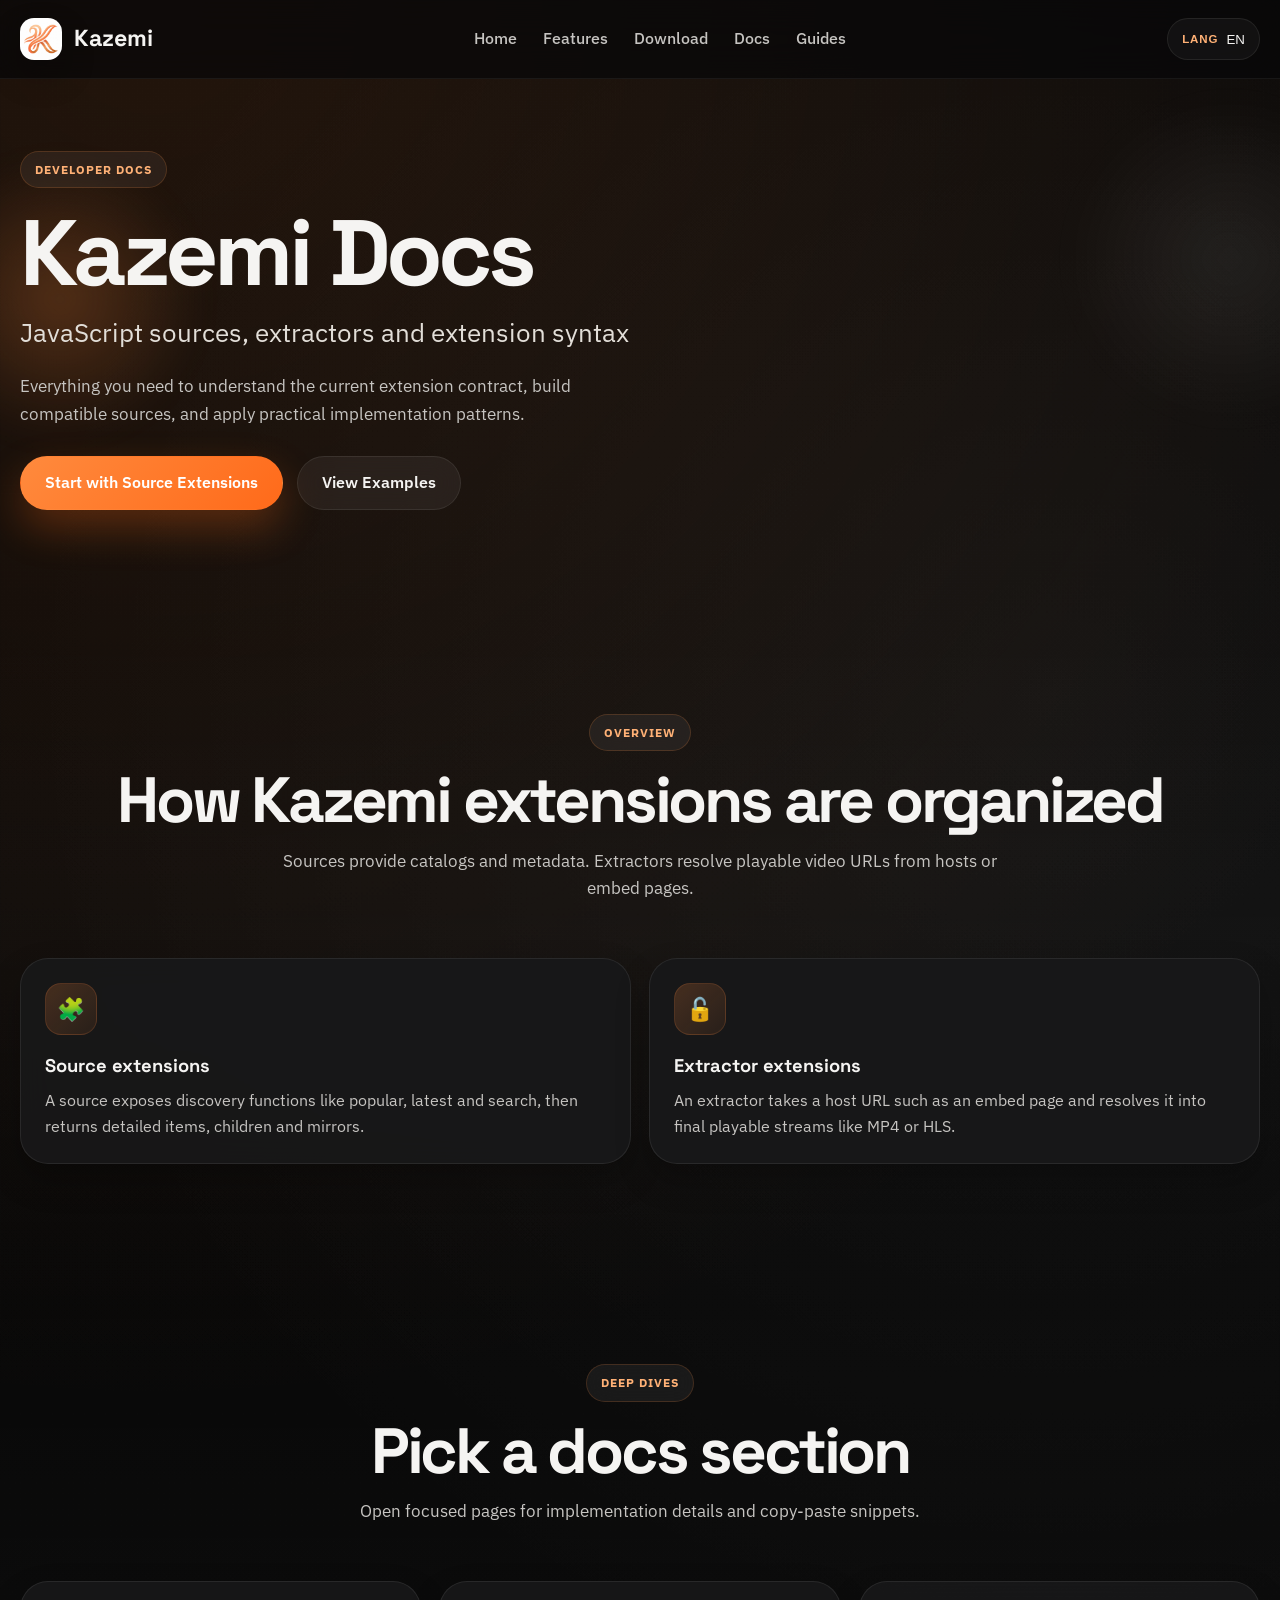
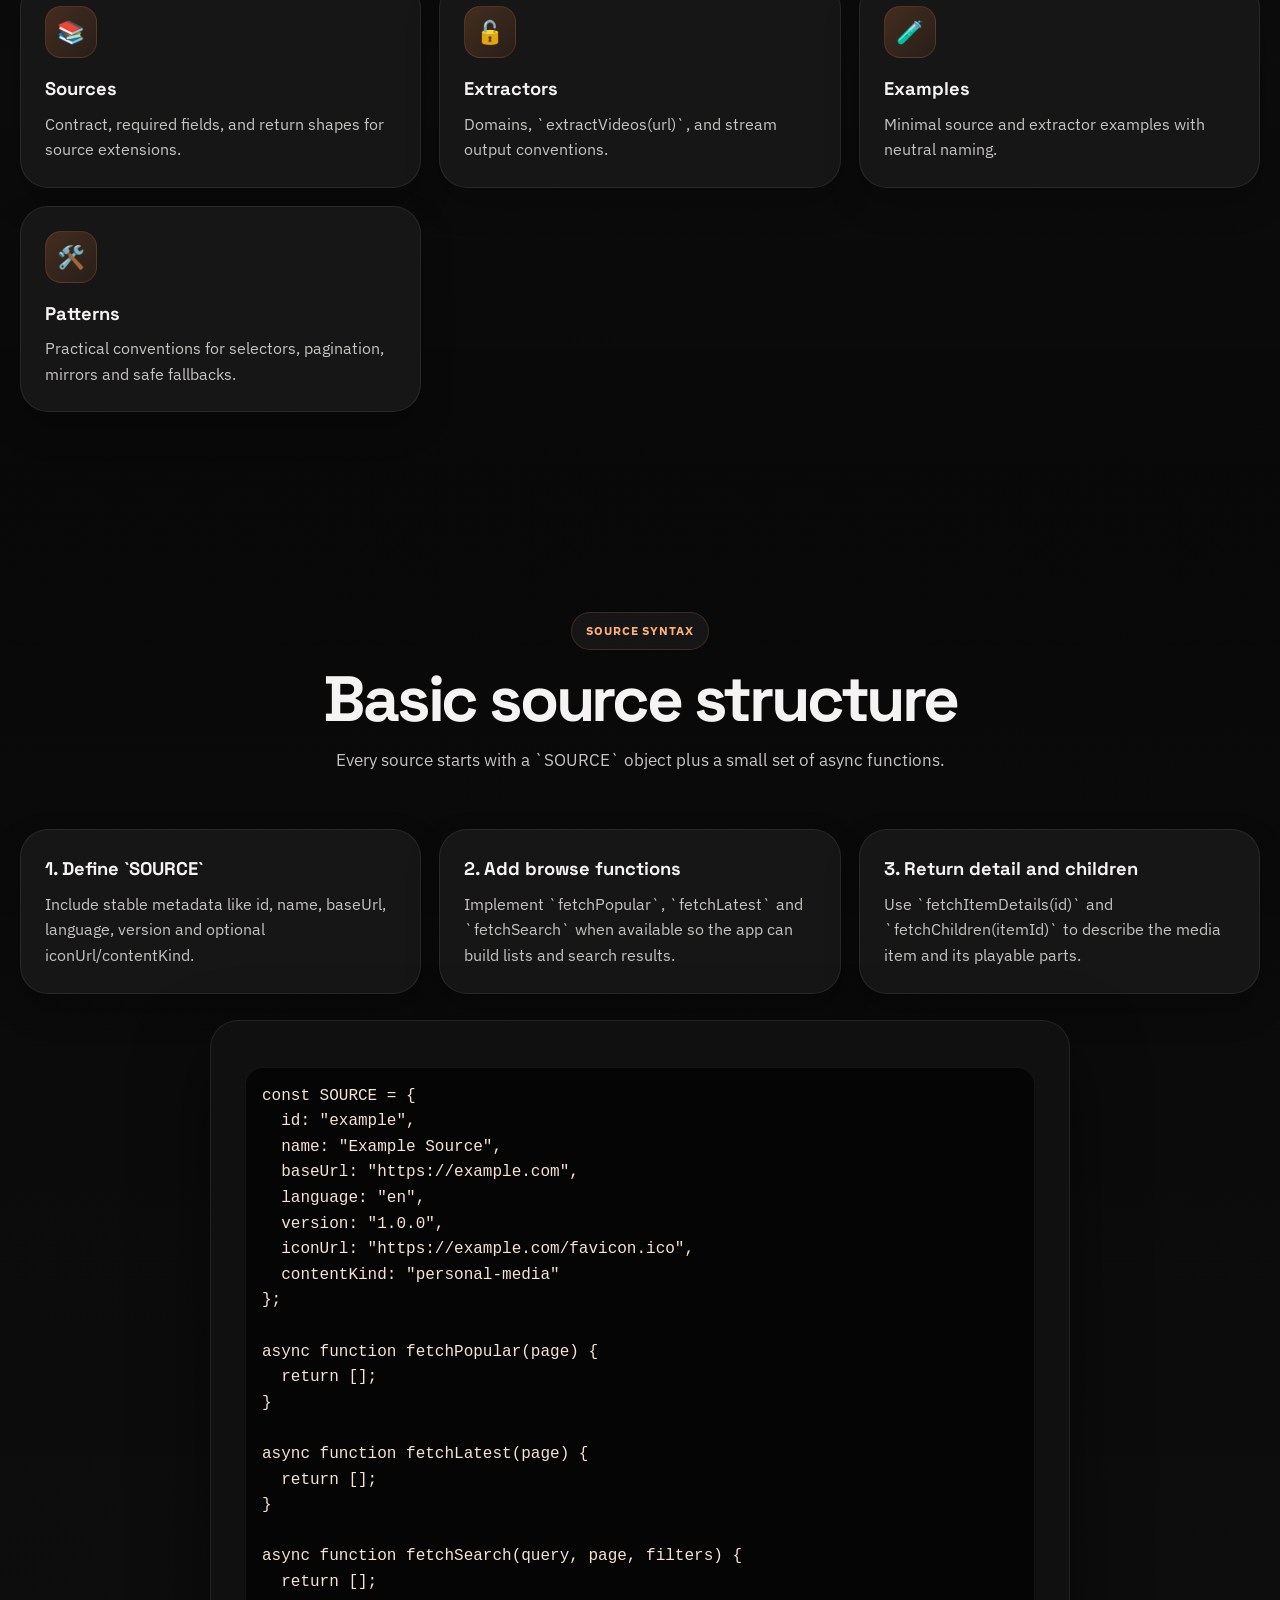
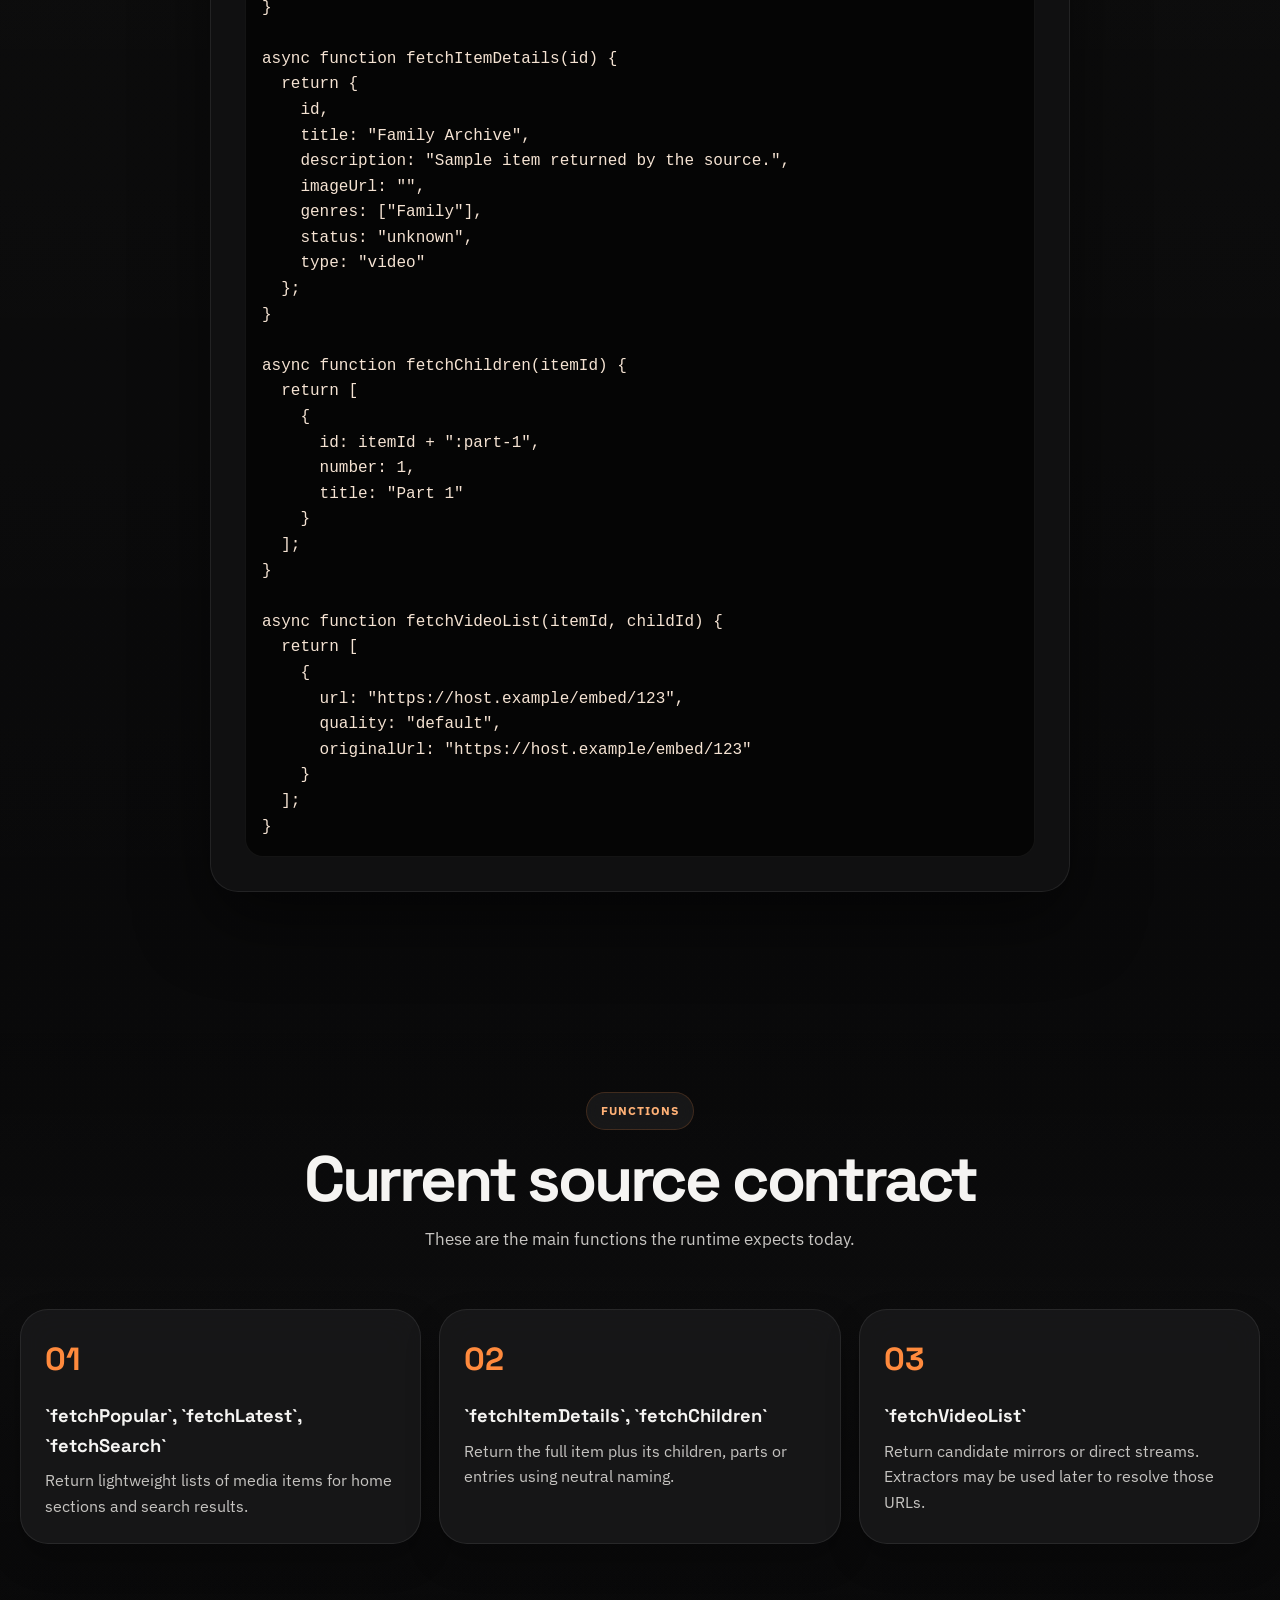
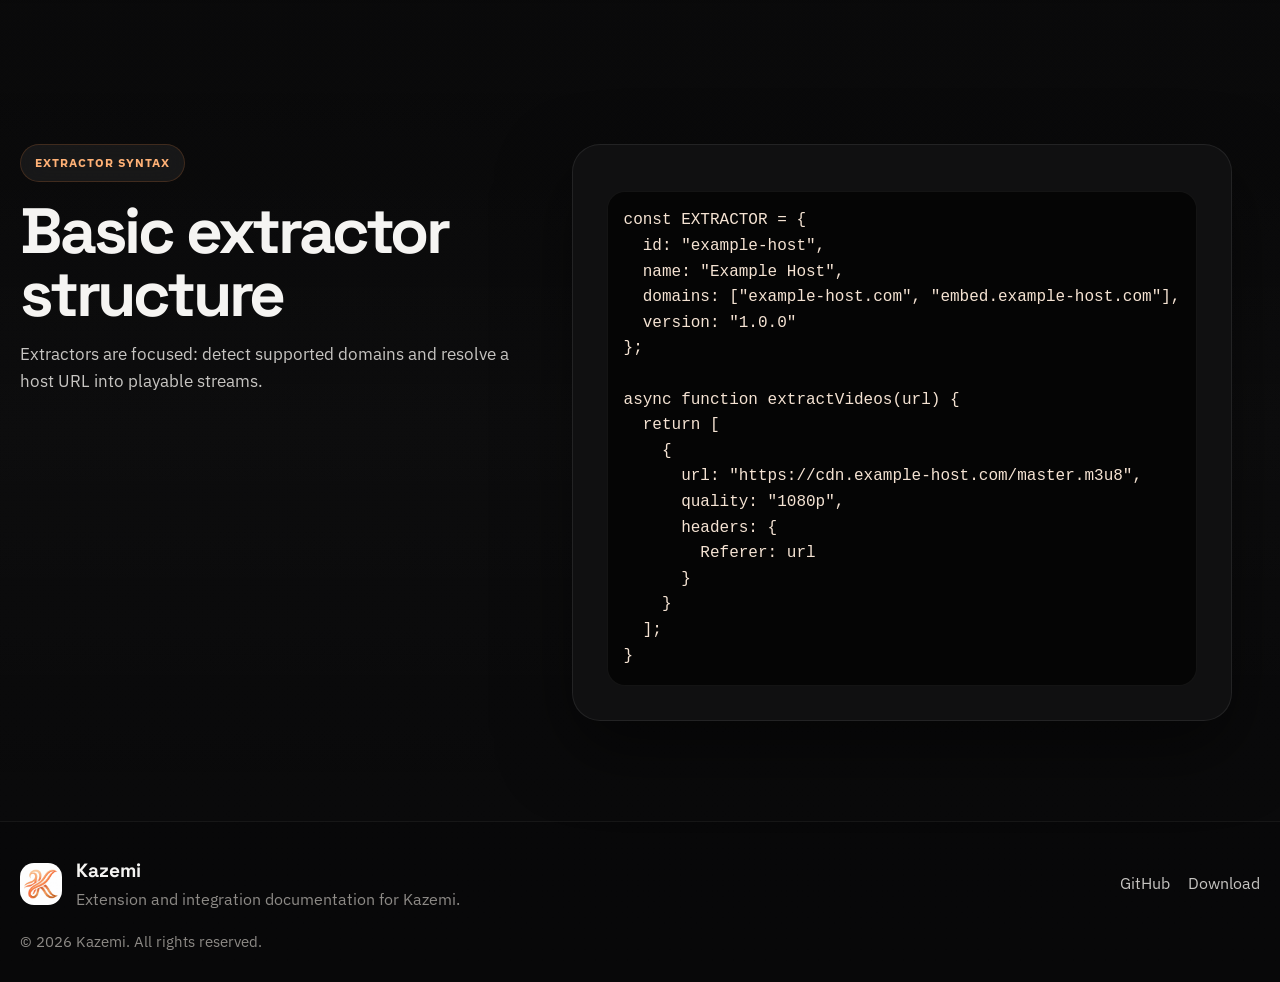
==== commit efb74113: "Add files via upload" ====
--- a/docs/index.html
+++ b/docs/index.html
@@ -25,7 +25,7 @@
                 <li><a href="../index.html#features" data-i18n="nav.features">Features</a></li>
                 <li><a href="../index.html#download" data-i18n="nav.download">Download</a></li>
                 <li><a href="./index.html" data-i18n="nav.docs">Docs</a></li>
-                <li><a href="../index.html#support" data-i18n="nav.support">Support</a></li>
+                <li><a href="../index.html#guides" data-i18n="nav.guides">Guides</a></li>
             </ul>
 
             <div class="nav-right">
